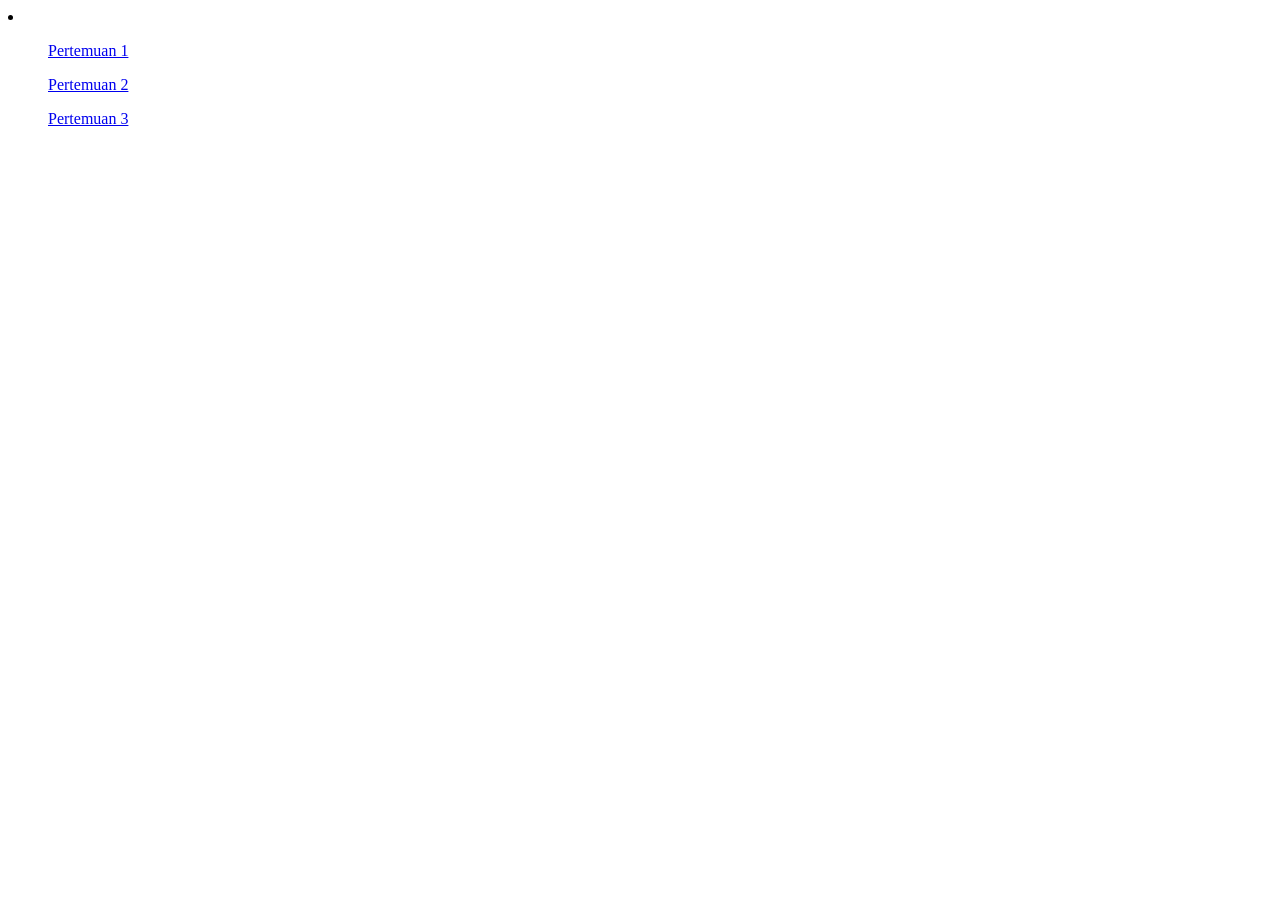
==== index.html @ 65a1dedd "menambah  file index untuh home" ====
<!DOCTYPE html>
<html lang="en">
<head>
    <meta charset="UTF-8">
    <meta name="viewport" content="width=device-width, initial-scale=1.0">
    <title>Halaman Home Web Ajeng</title>
</head>
<body>
    <li>
        <ul><a href="pertemuan1/index.html">Pertemuan 1</a></ul>
        <ul><a href="pertemuan2/index.html">Pertemuan 2</a></ul>
        <ul><a href="pertemuan3/index.html">Pertemuan 3</a></ul>
    </li>
</body>
</html>
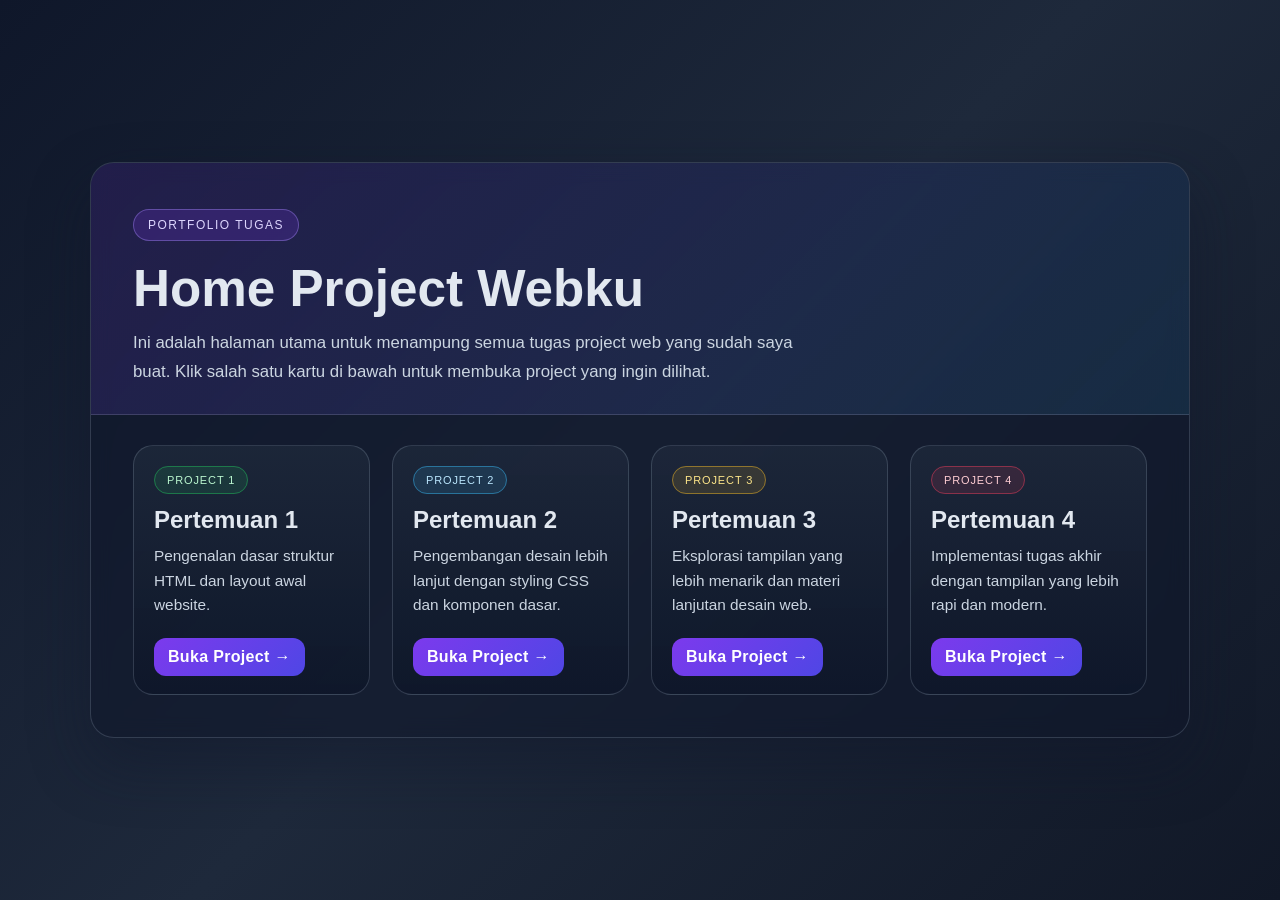
==== commit fab1707e: "itulah itu" ====
--- a/index.html
+++ b/index.html
@@ -1,15 +1,61 @@
 <!DOCTYPE html>
-<html lang="en">
+<html lang="id">
 <head>
     <meta charset="UTF-8">
     <meta name="viewport" content="width=device-width, initial-scale=1.0">
-    <title>Halaman Home Web Ajeng</title>
+    <title>Home Project Tugas Web</title>
+    <link rel="stylesheet" href="style.css">
 </head>
 <body>
-    <li>
-        <ul><a href="pertemuan1/index.html">Pertemuan 1</a></ul>
-        <ul><a href="pertemuan2/index.html">Pertemuan 2</a></ul>
-        <ul><a href="pertemuan3/index.html">Pertemuan 3</a></ul>
-    </li>
+    <div class="container">
+        <header class="hero">
+            <span class="eyebrow">Portfolio Tugas</span>
+            <h1>Home Project Webku</h1>
+            <p class="subtitle">
+                Ini adalah halaman utama untuk menampung semua tugas project web yang sudah saya buat.
+                Klik salah satu kartu di bawah untuk membuka project yang ingin dilihat.
+            </p>
+        </header>
+
+        <main class="content">
+            <section class="grid">
+                <a class="project-card" href="pertemuan1/index.html">
+                    <div>
+                        <span class="badge">Project 1</span>
+                        <h2>Pertemuan 1</h2>
+                        <p>Pengenalan dasar struktur HTML dan layout awal website.</p>
+                    </div>
+                    <span class="link-btn">Buka Project →</span>
+                </a>
+
+                <a class="project-card" href="pertemuan2/index.html">
+                    <div>
+                        <span class="badge">Project 2</span>
+                        <h2>Pertemuan 2</h2>
+                        <p>Pengembangan desain lebih lanjut dengan styling CSS dan komponen dasar.</p>
+                    </div>
+                    <span class="link-btn">Buka Project →</span>
+                </a>
+
+                <a class="project-card" href="pertemuan3/index.html">
+                    <div>
+                        <span class="badge">Project 3</span>
+                        <h2>Pertemuan 3</h2>
+                        <p>Eksplorasi tampilan yang lebih menarik dan materi lanjutan desain web.</p>
+                    </div>
+                    <span class="link-btn">Buka Project →</span>
+                </a>
+
+                <a class="project-card" href="pertemuan4/index.html">
+                    <div>
+                        <span class="badge">Project 4</span>
+                        <h2>Pertemuan 4</h2>
+                        <p>Implementasi tugas akhir dengan tampilan yang lebih rapi dan modern.</p>
+                    </div>
+                    <span class="link-btn">Buka Project →</span>
+                </a>
+            </section>
+        </main>
+    </div>
 </body>
 </html>
--- a/style.css
+++ b/style.css
@@ -0,0 +1,168 @@
+:root {
+    --bg1: #0f172a;
+    --bg2: #1e293b;
+    --card: rgba(15, 23, 42, 0.72);
+    --text: #e2e8f0;
+    --muted: #cbd5e1;
+    --accent: #7c3aed;
+    --accent-2: #22c55e;
+    --accent-3: #38bdf8;
+    --border: rgba(148, 163, 184, 0.25);
+}
+
+* {
+    box-sizing: border-box;
+}
+
+body {
+    margin: 0;
+    min-height: 100vh;
+    display: flex;
+    justify-content: center;
+    align-items: center;
+    font-family: Arial, Helvetica, sans-serif;
+    background: linear-gradient(135deg, var(--bg1), var(--bg2), #111827);
+    color: var(--text);
+    padding: 32px 20px;
+}
+
+.container {
+    width: min(1100px, 100%);
+    background: rgba(15, 23, 42, 0.55);
+    border: 1px solid var(--border);
+    border-radius: 24px;
+    box-shadow: 0 25px 60px rgba(15, 23, 42, 0.45);
+    backdrop-filter: blur(10px);
+    overflow: hidden;
+}
+
+.hero {
+    padding: 46px 42px 28px;
+    background: linear-gradient(135deg, rgba(124, 58, 237, 0.16), rgba(56, 189, 248, 0.1));
+    border-bottom: 1px solid var(--border);
+}
+
+.eyebrow {
+    display: inline-block;
+    padding: 8px 14px;
+    font-size: 12px;
+    letter-spacing: 1.5px;
+    text-transform: uppercase;
+    border-radius: 999px;
+    background: rgba(124, 58, 237, 0.2);
+    color: #ddd6fe;
+    border: 1px solid rgba(167, 139, 250, 0.4);
+}
+
+h1 {
+    margin: 20px 0 12px;
+    font-size: clamp(2.2rem, 4vw, 4rem);
+    line-height: 1.1;
+}
+
+.subtitle {
+    max-width: 700px;
+    margin: 0;
+    color: var(--muted);
+    font-size: 1.05rem;
+    line-height: 1.7;
+}
+
+.content {
+    padding: 30px 42px 42px;
+}
+
+.grid {
+    display: grid;
+    grid-template-columns: repeat(auto-fit, minmax(220px, 1fr));
+    gap: 22px;
+}
+
+.project-card {
+    position: relative;
+    display: flex;
+    flex-direction: column;
+    justify-content: space-between;
+    min-height: 230px;
+    padding: 24px 20px 18px;
+    border-radius: 20px;
+    text-decoration: none;
+    color: var(--text);
+    background: linear-gradient(180deg, rgba(30, 41, 59, 0.85), rgba(15, 23, 42, 0.9));
+    border: 1px solid var(--border);
+    transition: transform 0.2s ease, box-shadow 0.2s ease, border-color 0.2s ease;
+}
+
+.project-card:hover {
+    transform: translateY(-6px);
+    box-shadow: 0 20px 35px rgba(124, 58, 237, 0.14);
+    border-color: rgba(124, 58, 237, 0.7);
+}
+
+.badge {
+    width: fit-content;
+    padding: 7px 12px;
+    border-radius: 999px;
+    font-size: 11px;
+    letter-spacing: 0.08em;
+    text-transform: uppercase;
+    background: rgba(34, 197, 94, 0.12);
+    color: #bbf7d0;
+    border: 1px solid rgba(34, 197, 94, 0.45);
+}
+
+.project-card h2 {
+    margin: 18px 0 10px;
+    font-size: 1.5rem;
+}
+
+.project-card p {
+    margin: 0;
+    line-height: 1.6;
+    color: var(--muted);
+    font-size: 0.96rem;
+}
+
+.link-btn {
+    margin-top: 20px;
+    display: inline-flex;
+    align-items: center;
+    justify-content: center;
+    width: fit-content;
+    padding: 10px 14px;
+    border-radius: 12px;
+    background: linear-gradient(135deg, var(--accent), #4f46e5);
+    color: white;
+    font-weight: 600;
+    letter-spacing: 0.02em;
+}
+
+.project-card:nth-child(2) .badge {
+    background: rgba(56, 189, 248, 0.12);
+    color: #bae6fd;
+    border-color: rgba(56, 189, 248, 0.45);
+}
+
+.project-card:nth-child(3) .badge {
+    background: rgba(251, 191, 36, 0.12);
+    color: #fde68a;
+    border-color: rgba(251, 191, 36, 0.45);
+}
+
+.project-card:nth-child(4) .badge {
+    background: rgba(244, 63, 94, 0.12);
+    color: #fecdd3;
+    border-color: rgba(244, 63, 94, 0.45);
+}
+
+@media (max-width: 640px) {
+    .hero,
+    .content {
+        padding-left: 20px;
+        padding-right: 20px;
+    }
+
+    .project-card {
+        min-height: 200px;
+    }
+}
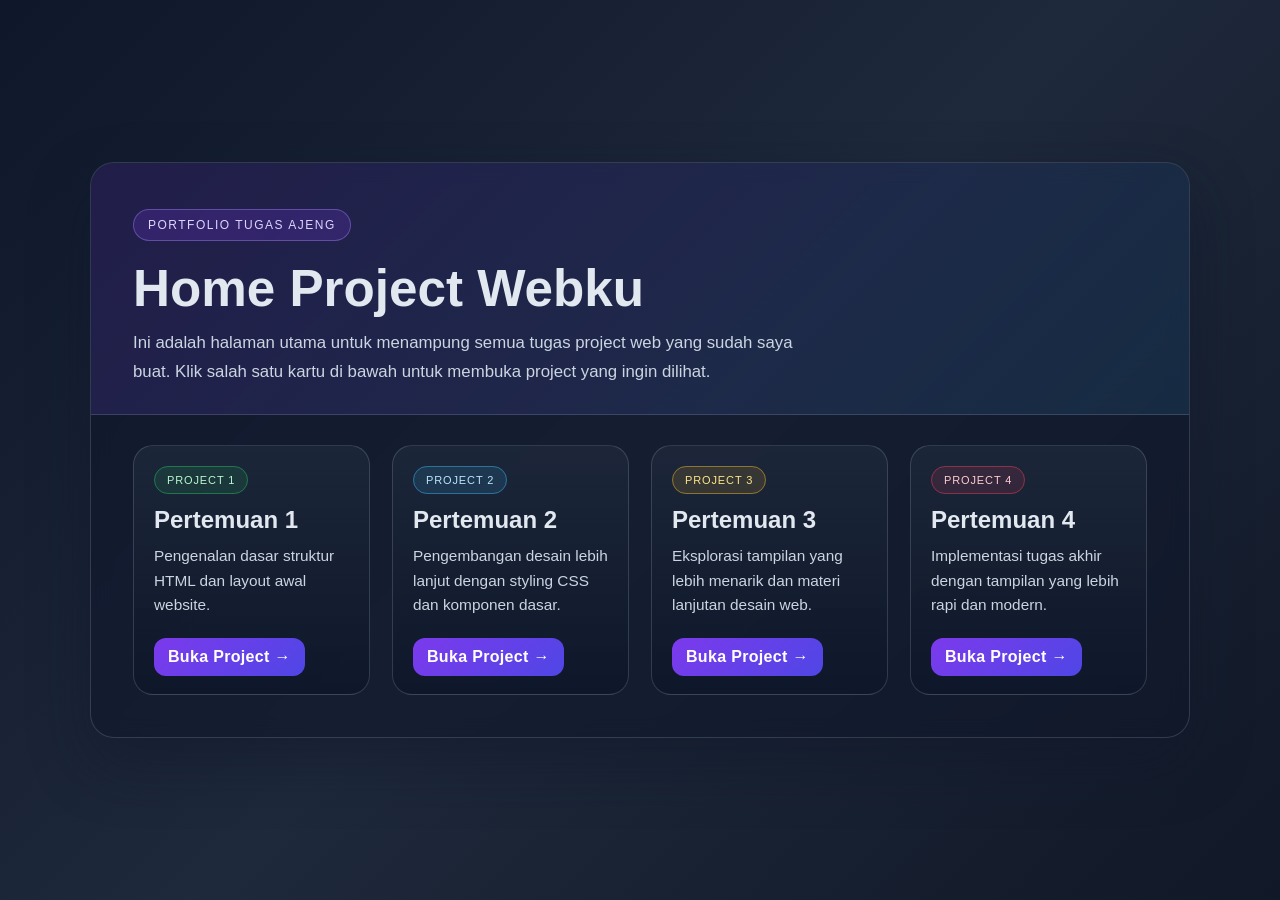
==== commit 561ed0b9: "pertemuan 4" ====
--- a/index.html
+++ b/index.html
@@ -3,13 +3,13 @@
 <head>
     <meta charset="UTF-8">
     <meta name="viewport" content="width=device-width, initial-scale=1.0">
-    <title>Home Project Tugas Web</title>
+    <title>Home Project Tugas Web Ajeng</title>
     <link rel="stylesheet" href="style.css">
 </head>
 <body>
     <div class="container">
         <header class="hero">
-            <span class="eyebrow">Portfolio Tugas</span>
+            <span class="eyebrow">Portfolio Tugas Ajeng</span>
             <h1>Home Project Webku</h1>
             <p class="subtitle">
                 Ini adalah halaman utama untuk menampung semua tugas project web yang sudah saya buat.
